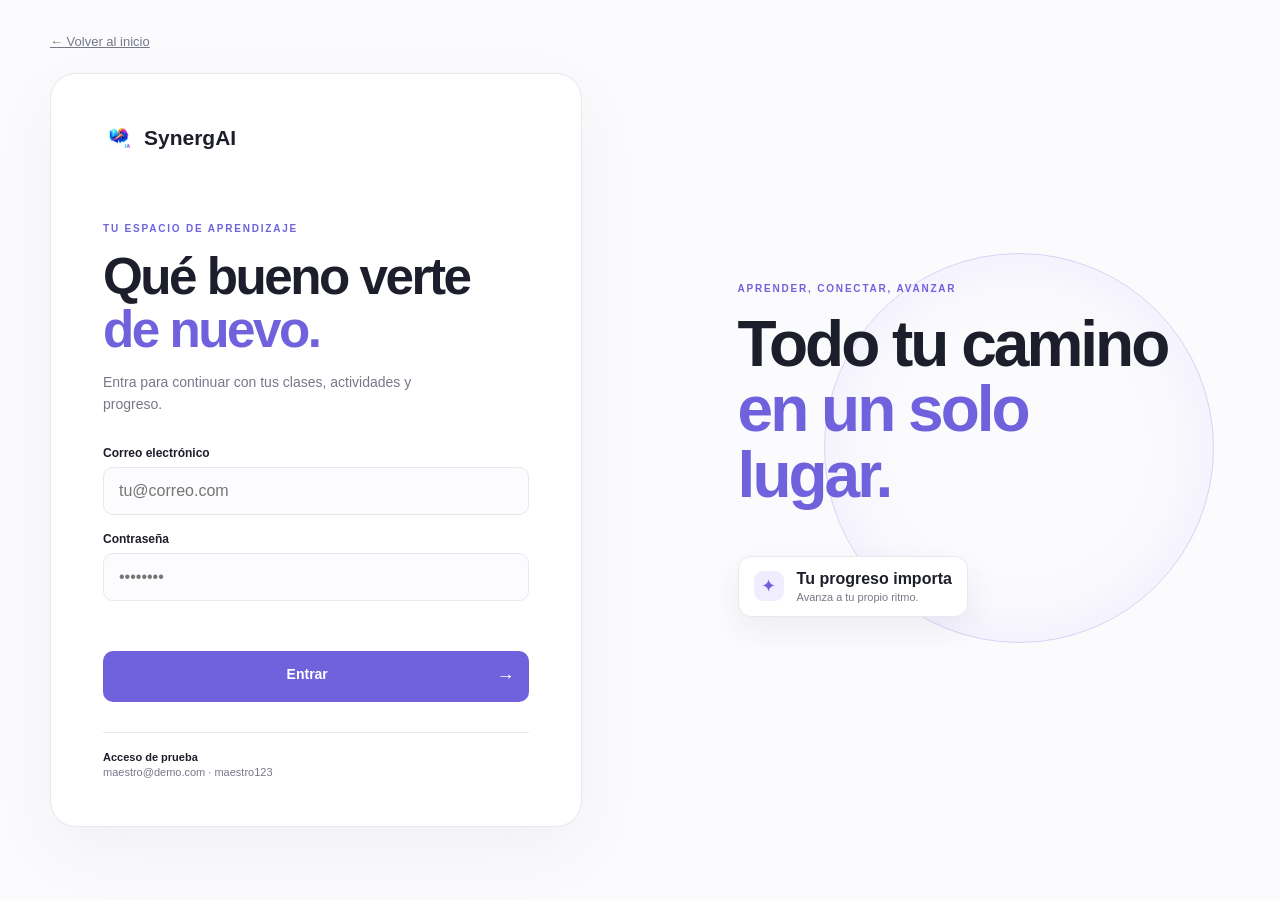
==== login.html @ 5e8cc998 "Login and database connection" ====
<!doctype html>
<html lang="es-MX">
  <head>
    <meta charset="UTF-8" />
    <meta name="viewport" content="width=device-width, initial-scale=1.0" />
    <title>Entrar — SynergAI</title>
    <link rel="stylesheet" href="login.css" />
  </head>
  <body>
    <main class="login-shell">
      <a class="back-link" href="/">← Volver al inicio</a>
      <section class="login-card" aria-labelledby="login-title">
        <div class="login-brand"><img src="logoSAI.png" alt="" /><span>SynergAI</span></div>
        <span class="kicker">TU ESPACIO DE APRENDIZAJE</span>
        <h1 id="login-title">Qué bueno verte<br /><em>de nuevo.</em></h1>
        <p class="intro">Entra para continuar con tus clases, actividades y progreso.</p>
        <form id="login-form">
          <label for="email">Correo electrónico</label>
          <input id="email" name="email" type="email" autocomplete="email" placeholder="tu@correo.com" required />
          <label for="password">Contraseña</label>
          <input id="password" name="password" type="password" autocomplete="current-password" placeholder="••••••••" required />
          <p id="login-error" class="form-message" role="alert"></p>
          <button type="submit">Entrar <span>→</span></button>
        </form>
        <div class="demo-access"><strong>Acceso de prueba</strong><span>maestro@demo.com · maestro123</span></div>
      </section>
      <aside class="login-aside" aria-label="Beneficios de SynergAI">
        <div class="aside-orb"></div>
        <span class="kicker">APRENDER, CONECTAR, AVANZAR</span>
        <h2>Todo tu camino<br /><em>en un solo lugar.</em></h2>
        <div class="aside-note"><span>✦</span><div><strong>Tu progreso importa</strong><small>Avanza a tu propio ritmo.</small></div></div>
      </aside>
    </main>
    <script src="login.js"></script>
  </body>
</html>
---- login.css ----
:root{--ink:#1d1e2b;--muted:#767889;--accent:#7062dc;--paper:#fbfbfd;--line:#e8e8ee}*{box-sizing:border-box}body{margin:0;background:var(--paper);color:var(--ink);font-family:'DM Sans',Arial,sans-serif}.login-shell{min-height:100vh;display:grid;grid-template-columns:minmax(420px,560px) minmax(420px,680px);gap:clamp(50px,9vw,150px);align-items:center;justify-content:center;width:min(1180px,calc(100% - 64px));margin:auto;position:relative}.back-link{position:absolute;top:34px;left:0;color:var(--muted);font-size:13px}.login-card{background:#fff;border:1px solid var(--line);border-radius:26px;padding:48px 52px;box-shadow:0 24px 70px #34305c0d}.login-brand{display:flex;align-items:center;gap:10px;font:800 21px Arial,sans-serif;margin-bottom:65px}.login-brand img{width:31px;height:31px;border-radius:8px}.kicker{color:var(--accent);font-size:10px;font-weight:700;letter-spacing:1.8px}.login-card h1{font:800 clamp(38px,4vw,52px)/1.02 Arial,sans-serif;letter-spacing:-2.5px;margin:15px 0}.login-card h1 em,.login-aside em{font-style:normal;color:var(--accent)}.intro{color:var(--muted);font-size:14px;margin:0 0 30px;max-width:360px;line-height:1.6}.login-card label{display:block;font-size:12px;font-weight:700;margin:17px 0 7px}.login-card input{width:100%;padding:14px 15px;border:1px solid var(--line);border-radius:10px;background:#fcfcfe;font:inherit;outline:none}.login-card input:focus{border-color:var(--accent);box-shadow:0 0 0 4px #7062dc14}.login-card button{width:100%;margin-top:22px;border:0;border-radius:10px;padding:15px;background:var(--accent);color:#fff;font-weight:700;font-size:14px;cursor:pointer;transition:transform .2s,background .2s}.login-card button:hover{background:#5c4ec8;transform:translateY(-2px)}.login-card button span{float:right;font-size:18px}.form-message{min-height:18px;color:#bc5961;font-size:12px;margin:10px 0 0}.demo-access{display:flex;flex-direction:column;gap:3px;margin-top:30px;padding-top:18px;border-top:1px solid var(--line);font-size:11px;color:var(--muted)}.demo-access strong{color:var(--ink)}.login-aside{position:relative;min-height:420px;display:flex;flex-direction:column;justify-content:center;padding:40px}.login-aside h2{font:800 clamp(42px,5vw,68px)/1.02 Arial,sans-serif;letter-spacing:-3px;margin:18px 0 48px}.aside-orb{position:absolute;width:390px;height:390px;border:1px solid #d8d2f4;border-radius:50%;top:3%;right:3%;z-index:-1;box-shadow:inset 0 0 80px #eeecff}.aside-note{display:flex;align-items:center;gap:13px;background:#fff;border:1px solid var(--line);border-radius:13px;padding:13px 15px;width:max-content;box-shadow:0 12px 30px #39335e12}.aside-note>span{display:grid;place-items:center;width:30px;height:30px;border-radius:9px;background:#efedff;color:var(--accent);font-size:18px}.aside-note strong,.aside-note small{display:block}.aside-note small{font-size:11px;color:var(--muted);margin-top:3px}@media(max-width:850px){.login-shell{display:block;width:min(100% - 32px,560px);padding:90px 0 40px}.back-link{top:25px}.login-aside{display:none}.login-card{padding:34px 26px}}
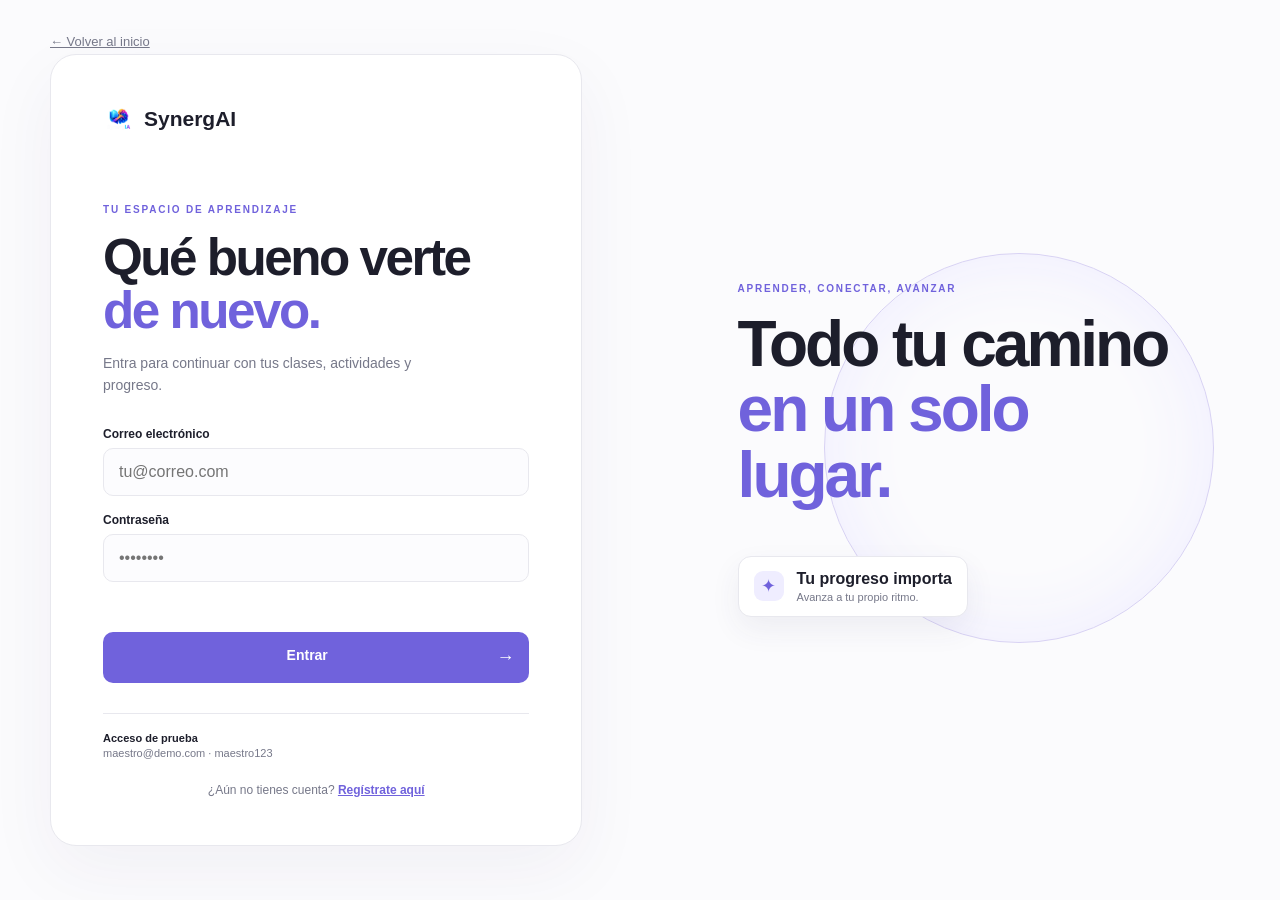
==== commit 70550fc1: "Registration and login security implemented" ====
--- a/login.html
+++ b/login.html
@@ -23,6 +23,7 @@
           <button type="submit">Entrar <span>→</span></button>
         </form>
         <div class="demo-access"><strong>Acceso de prueba</strong><span>maestro@demo.com · maestro123</span></div>
+        <p class="switch-auth">¿Aún no tienes cuenta? <a href="/register">Regístrate aquí</a></p>
       </section>
       <aside class="login-aside" aria-label="Beneficios de SynergAI">
         <div class="aside-orb"></div>
--- a/login.css
+++ b/login.css
@@ -1 +1 @@
-:root{--ink:#1d1e2b;--muted:#767889;--accent:#7062dc;--paper:#fbfbfd;--line:#e8e8ee}*{box-sizing:border-box}body{margin:0;background:var(--paper);color:var(--ink);font-family:'DM Sans',Arial,sans-serif}.login-shell{min-height:100vh;display:grid;grid-template-columns:minmax(420px,560px) minmax(420px,680px);gap:clamp(50px,9vw,150px);align-items:center;justify-content:center;width:min(1180px,calc(100% - 64px));margin:auto;position:relative}.back-link{position:absolute;top:34px;left:0;color:var(--muted);font-size:13px}.login-card{background:#fff;border:1px solid var(--line);border-radius:26px;padding:48px 52px;box-shadow:0 24px 70px #34305c0d}.login-brand{display:flex;align-items:center;gap:10px;font:800 21px Arial,sans-serif;margin-bottom:65px}.login-brand img{width:31px;height:31px;border-radius:8px}.kicker{color:var(--accent);font-size:10px;font-weight:700;letter-spacing:1.8px}.login-card h1{font:800 clamp(38px,4vw,52px)/1.02 Arial,sans-serif;letter-spacing:-2.5px;margin:15px 0}.login-card h1 em,.login-aside em{font-style:normal;color:var(--accent)}.intro{color:var(--muted);font-size:14px;margin:0 0 30px;max-width:360px;line-height:1.6}.login-card label{display:block;font-size:12px;font-weight:700;margin:17px 0 7px}.login-card input{width:100%;padding:14px 15px;border:1px solid var(--line);border-radius:10px;background:#fcfcfe;font:inherit;outline:none}.login-card input:focus{border-color:var(--accent);box-shadow:0 0 0 4px #7062dc14}.login-card button{width:100%;margin-top:22px;border:0;border-radius:10px;padding:15px;background:var(--accent);color:#fff;font-weight:700;font-size:14px;cursor:pointer;transition:transform .2s,background .2s}.login-card button:hover{background:#5c4ec8;transform:translateY(-2px)}.login-card button span{float:right;font-size:18px}.form-message{min-height:18px;color:#bc5961;font-size:12px;margin:10px 0 0}.demo-access{display:flex;flex-direction:column;gap:3px;margin-top:30px;padding-top:18px;border-top:1px solid var(--line);font-size:11px;color:var(--muted)}.demo-access strong{color:var(--ink)}.login-aside{position:relative;min-height:420px;display:flex;flex-direction:column;justify-content:center;padding:40px}.login-aside h2{font:800 clamp(42px,5vw,68px)/1.02 Arial,sans-serif;letter-spacing:-3px;margin:18px 0 48px}.aside-orb{position:absolute;width:390px;height:390px;border:1px solid #d8d2f4;border-radius:50%;top:3%;right:3%;z-index:-1;box-shadow:inset 0 0 80px #eeecff}.aside-note{display:flex;align-items:center;gap:13px;background:#fff;border:1px solid var(--line);border-radius:13px;padding:13px 15px;width:max-content;box-shadow:0 12px 30px #39335e12}.aside-note>span{display:grid;place-items:center;width:30px;height:30px;border-radius:9px;background:#efedff;color:var(--accent);font-size:18px}.aside-note strong,.aside-note small{display:block}.aside-note small{font-size:11px;color:var(--muted);margin-top:3px}@media(max-width:850px){.login-shell{display:block;width:min(100% - 32px,560px);padding:90px 0 40px}.back-link{top:25px}.login-aside{display:none}.login-card{padding:34px 26px}}
+:root{--ink:#1d1e2b;--muted:#767889;--accent:#7062dc;--paper:#fbfbfd;--line:#e8e8ee}*{box-sizing:border-box}body{margin:0;background:var(--paper);color:var(--ink);font-family:'DM Sans',Arial,sans-serif}.login-shell{min-height:100vh;display:grid;grid-template-columns:minmax(420px,560px) minmax(420px,680px);gap:clamp(50px,9vw,150px);align-items:center;justify-content:center;width:min(1180px,calc(100% - 64px));margin:auto;position:relative}.back-link{position:absolute;top:34px;left:0;color:var(--muted);font-size:13px}.login-card{background:#fff;border:1px solid var(--line);border-radius:26px;padding:48px 52px;box-shadow:0 24px 70px #34305c0d}.login-brand{display:flex;align-items:center;gap:10px;font:800 21px Arial,sans-serif;margin-bottom:65px}.login-brand img{width:31px;height:31px;border-radius:8px}.kicker{color:var(--accent);font-size:10px;font-weight:700;letter-spacing:1.8px}.login-card h1{font:800 clamp(38px,4vw,52px)/1.02 Arial,sans-serif;letter-spacing:-2.5px;margin:15px 0}.login-card h1 em,.login-aside em{font-style:normal;color:var(--accent)}.intro{color:var(--muted);font-size:14px;margin:0 0 30px;max-width:360px;line-height:1.6}.login-card label{display:block;font-size:12px;font-weight:700;margin:17px 0 7px}.login-card input,.login-card select{width:100%;padding:14px 15px;border:1px solid var(--line);border-radius:10px;background:#fcfcfe;font:inherit;outline:none}.login-card input:focus,.login-card select:focus{border-color:var(--accent);box-shadow:0 0 0 4px #7062dc14}.login-card button{width:100%;margin-top:22px;border:0;border-radius:10px;padding:15px;background:var(--accent);color:#fff;font-weight:700;font-size:14px;cursor:pointer;transition:transform .2s,background .2s}.login-card button:hover{background:#5c4ec8;transform:translateY(-2px)}.login-card button span{float:right;font-size:18px}.form-message{min-height:18px;color:#bc5961;font-size:12px;margin:10px 0 0}.demo-access{display:flex;flex-direction:column;gap:3px;margin-top:30px;padding-top:18px;border-top:1px solid var(--line);font-size:11px;color:var(--muted)}.demo-access strong{color:var(--ink)}.switch-auth{text-align:center;color:var(--muted);font-size:12px;margin:24px 0 0}.switch-auth a{color:var(--accent);font-weight:700}.password-hint{display:block;color:var(--muted);font-size:10px;margin-top:6px}.login-aside{position:relative;min-height:420px;display:flex;flex-direction:column;justify-content:center;padding:40px}.login-aside h2{font:800 clamp(42px,5vw,68px)/1.02 Arial,sans-serif;letter-spacing:-3px;margin:18px 0 48px}.aside-orb{position:absolute;width:390px;height:390px;border:1px solid #d8d2f4;border-radius:50%;top:3%;right:3%;z-index:-1;box-shadow:inset 0 0 80px #eeecff}.aside-note{display:flex;align-items:center;gap:13px;background:#fff;border:1px solid var(--line);border-radius:13px;padding:13px 15px;width:max-content;box-shadow:0 12px 30px #39335e12}.aside-note>span{display:grid;place-items:center;width:30px;height:30px;border-radius:9px;background:#efedff;color:var(--accent);font-size:18px}.aside-note strong,.aside-note small{display:block}.aside-note small{font-size:11px;color:var(--muted);margin-top:3px}@media(max-width:850px){.login-shell{display:block;width:min(100% - 32px,560px);padding:90px 0 40px}.back-link{top:25px}.login-aside{display:none}.login-card{padding:34px 26px}}
